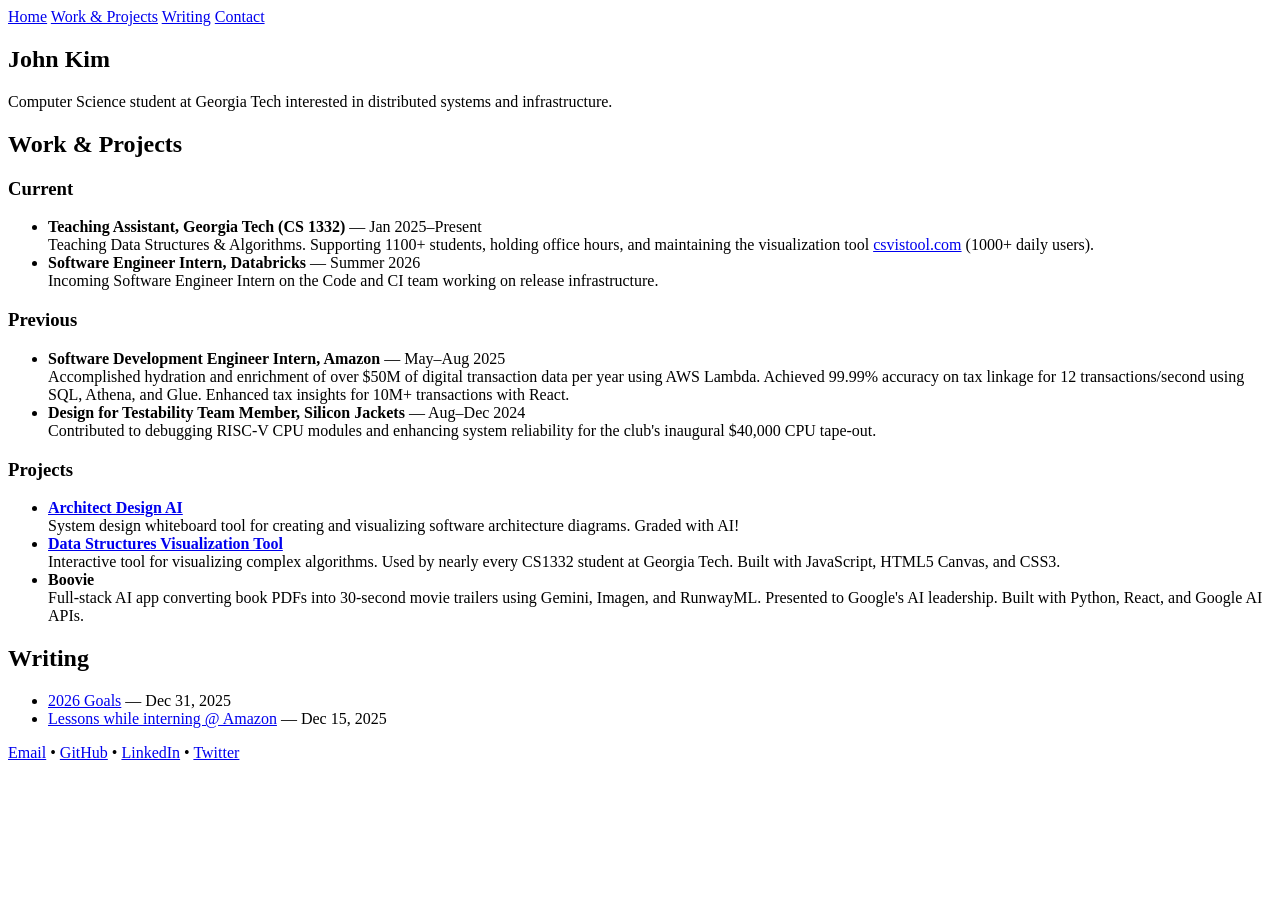
==== index.html @ c2fa5fe5 "update work experience: move Databricks to current, remove RoboJackets" ====
<!DOCTYPE html>
<html lang="en">
<head>
    <meta charset="UTF-8">
    <meta name="viewport" content="width=device-width, initial-scale=1.0">
    <title>John Kim</title>
    <link rel="stylesheet" href="css/styles.css">
</head>
<body>
    <div class="container">
        <header>
            <nav>
                <a href="#" class="nav-link">Home</a>
                <a href="#work" class="nav-link">Work & Projects</a>
                <a href="#writing" class="nav-link">Writing</a>
                <a href="mailto:kimjohndev@gmail.com" class="nav-link">Contact</a>
            </nav>
        </header>

        <main>
            <section class="intro">
                <h1>John Kim</h1>
                <p>Computer Science student at Georgia Tech interested in distributed systems and infrastructure.</p>
            </section>

            <section id="work" class="work">
                <h2>Work & Projects</h2>
                
                <div class="experience">
                    <h3>Current</h3>
                    <ul>
                        <li>
                            <strong>Teaching Assistant, Georgia Tech (CS 1332)</strong> — Jan 2025–Present<br>
                            Teaching Data Structures & Algorithms. Supporting 1100+ students, holding office hours, and maintaining the visualization tool <a href="http://csvistool.com" target="_blank">csvistool.com</a> (1000+ daily users).
                        </li>
                        <li>
                            <strong>Software Engineer Intern, Databricks</strong> — Summer 2026<br>
                            Incoming Software Engineer Intern on the Code and CI team working on release infrastructure.
                        </li>
                    </ul>
                </div>

                <div class="experience">
                    <h3>Previous</h3>
                    <ul>
                        <li>
                            <strong>Software Development Engineer Intern, Amazon</strong> — May–Aug 2025<br>
                            Accomplished hydration and enrichment of over $50M of digital transaction data per year using AWS Lambda. Achieved 99.99% accuracy on tax linkage for 12 transactions/second using SQL, Athena, and Glue. Enhanced tax insights for 10M+ transactions with React.
                        </li>
                        <li>
                            <strong>Design for Testability Team Member, Silicon Jackets</strong> — Aug–Dec 2024<br>
                            Contributed to debugging RISC-V CPU modules and enhancing system reliability for the club's inaugural $40,000 CPU tape-out.
                        </li>
                    </ul>
                </div>

                <div class="projects">
                    <h3>Projects</h3>
                    <ul>
                        <li>
                            <strong><a href="https://architect-design-ai.vercel.app/" target="_blank">Architect Design AI</a></strong><br>
                            System design whiteboard tool for creating and visualizing software architecture diagrams. Graded with AI!
                        </li>
                        <li>
                            <strong><a href="http://csvistool.com" target="_blank">Data Structures Visualization Tool</a></strong><br>
                            Interactive tool for visualizing complex algorithms. Used by nearly every CS1332 student at Georgia Tech. Built with JavaScript, HTML5 Canvas, and CSS3.
                        </li>
                        <li>
                            <strong>Boovie</strong><br>
                            Full-stack AI app converting book PDFs into 30-second movie trailers using Gemini, Imagen, and RunwayML. Presented to Google's AI leadership. Built with Python, React, and Google AI APIs.
                        </li>
                    </ul>
                </div>
            </section>

            <section id="writing" class="writing">
                <h2>Writing</h2>
                <ul>
                    <li><a href="writing/2026-Goals.html">2026 Goals</a> — Dec 31, 2025</li>
                    <li><a href="writing/Lessons-From-Interning-At-Amazon.html">Lessons while interning @ Amazon</a> — Dec 15, 2025</li>
                </ul>
            </section>
        </main>

        <footer>
            <p>
                <a href="mailto:kimjohndev@gmail.com">Email</a> •
                <a href="https://github.com/seungjinjkim" target="_blank">GitHub</a> •
                <a href="https://www.linkedin.com/in/seungjinkim05/" target="_blank">LinkedIn</a> •
                <a href="https://x.com/im_john_k" target="_blank">Twitter</a>
            </p>
        </footer>
    </div>
</body>
</html>
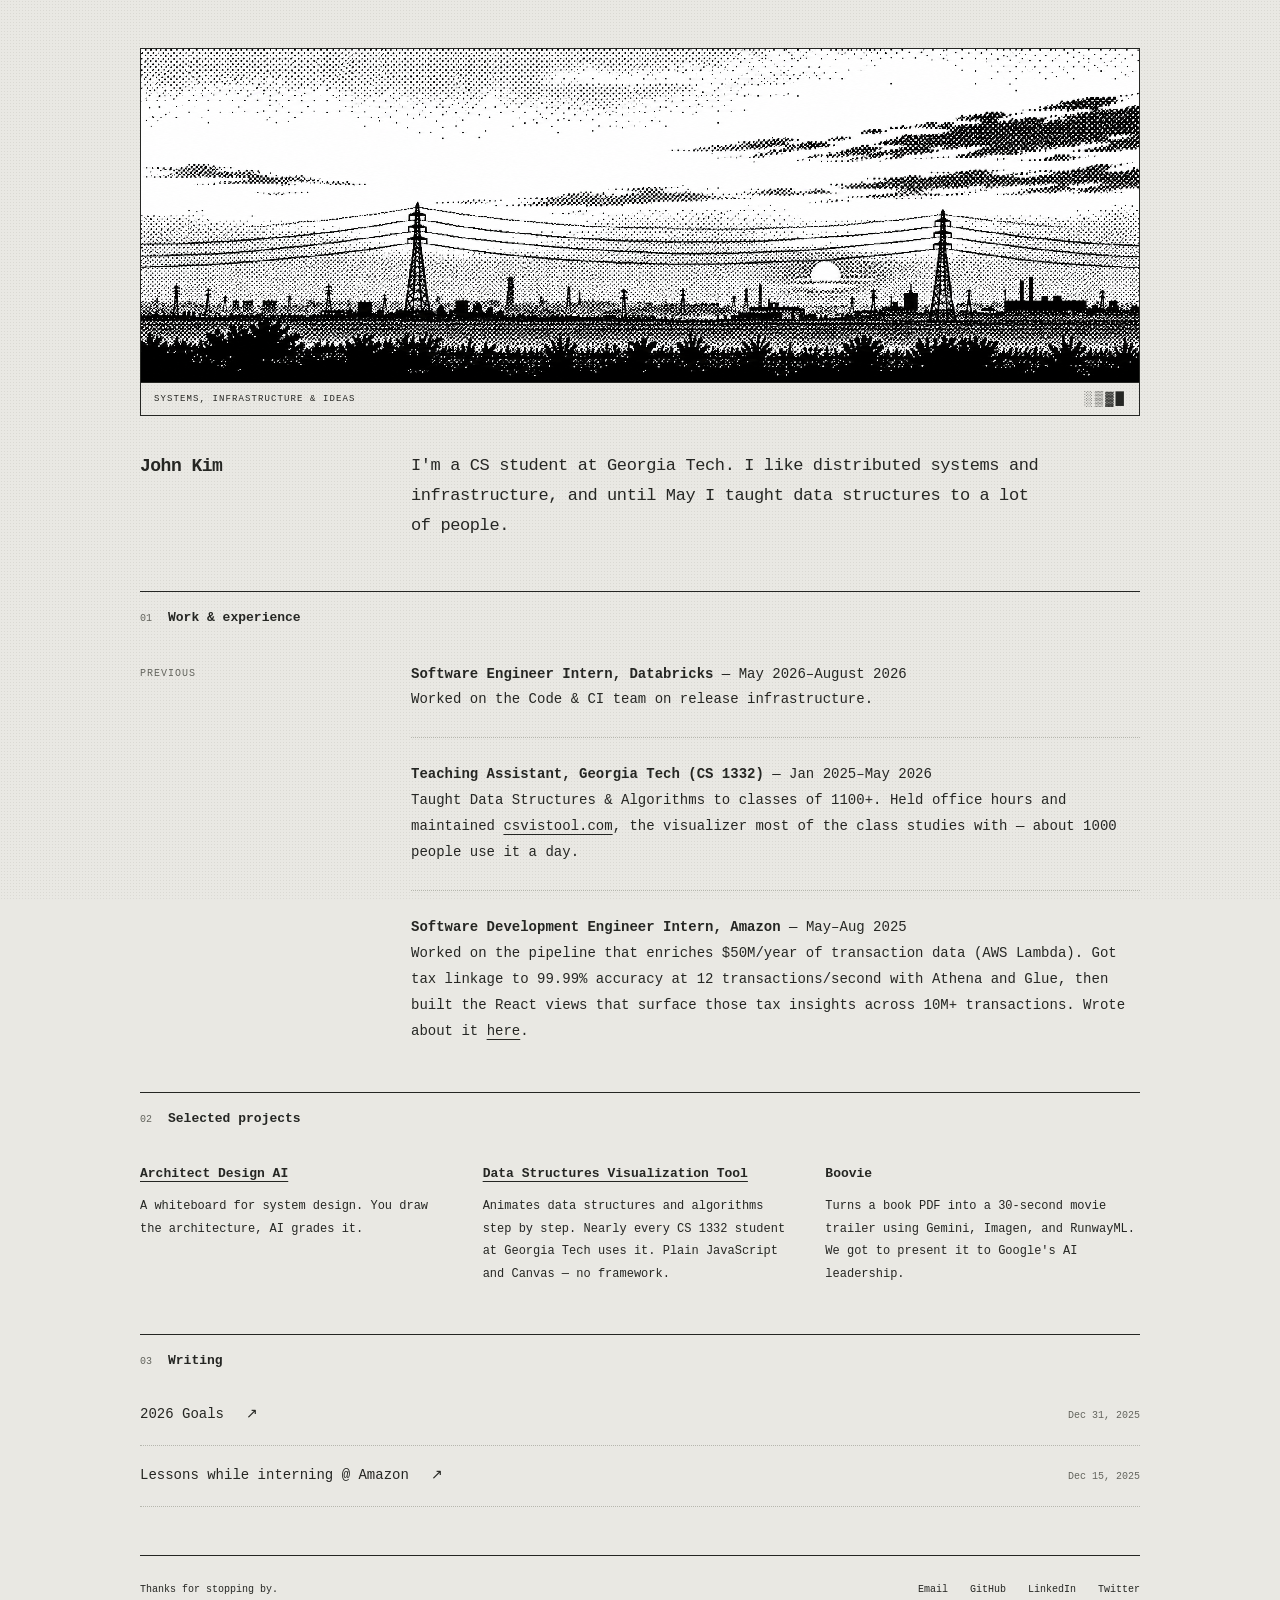
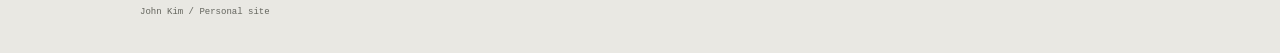
==== commit de26e498: "update" ====
--- a/index.html
+++ b/index.html
@@ -3,91 +3,82 @@
 <head>
     <meta charset="UTF-8">
     <meta name="viewport" content="width=device-width, initial-scale=1.0">
-    <title>John Kim</title>
+    <title>John Kim — Systems, infrastructure & ideas</title>
+    <meta name="description" content="John Kim, a computer science student at Georgia Tech interested in distributed systems and infrastructure. Work, projects, and writing.">
     <link rel="stylesheet" href="css/styles.css">
 </head>
-<body>
+<body class="home" id="top">
+    <a class="skip-link" href="#main">Skip to content</a>
     <div class="container">
-        <header>
-            <nav>
-                <a href="#" class="nav-link">Home</a>
-                <a href="#work" class="nav-link">Work & Projects</a>
-                <a href="#writing" class="nav-link">Writing</a>
-                <a href="mailto:kimjohndev@gmail.com" class="nav-link">Contact</a>
-            </nav>
-        </header>
-
-        <main>
-            <section class="intro">
-                <h1>John Kim</h1>
-                <p>Computer Science student at Georgia Tech interested in distributed systems and infrastructure.</p>
+        <main id="main">
+            <section class="intro" aria-labelledby="intro-heading">
+                <figure class="landscape">
+                    <img src="images/power-lines-dithered.png" width="2172" height="724" alt="Transmission towers and cables over a distant industrial skyline at dusk, rendered in bold black-and-white pixel dithering.">
+                    <figcaption><span>Systems, infrastructure & ideas</span><span aria-hidden="true">░▒▓█</span></figcaption>
+                </figure>
+                <div class="intro-copy"><h1 id="intro-heading">John Kim</h1>
+                    <p>I'm a CS student at Georgia Tech. I like distributed systems and infrastructure, and until May I taught data structures to a lot of people.</p>
+                </div>
             </section>
 
             <section id="work" class="work">
-                <h2>Work & Projects</h2>
+                <h2><span class="section-number">01</span> Work & experience</h2>
                 
                 <div class="experience">
-                    <h3>Current</h3>
+                    <h3>Previous</h3>
                     <ul>
                         <li>
-                            <strong>Teaching Assistant, Georgia Tech (CS 1332)</strong> — Jan 2025–Present<br>
-                            Teaching Data Structures & Algorithms. Supporting 1100+ students, holding office hours, and maintaining the visualization tool <a href="http://csvistool.com" target="_blank">csvistool.com</a> (1000+ daily users).
+                            <strong>Software Engineer Intern, Databricks</strong> — May 2026–August 2026<br>
+                            Worked on the Code & CI team on release infrastructure.
+                        </li>
+
+                        <li>
+                            <strong>Teaching Assistant, Georgia Tech (CS 1332)</strong> — Jan 2025–May 2026<br>
+                            Taught Data Structures & Algorithms to classes of 1100+. Held office hours and maintained <a href="http://csvistool.com" target="_blank" rel="noopener noreferrer">csvistool.com</a>, the visualizer most of the class studies with — about 1000 people use it a day.
                         </li>
                         <li>
-                            <strong>Software Engineer Intern, Databricks</strong> — Summer 2026<br>
-                            Incoming Software Engineer Intern on the Code and CI team working on release infrastructure.
+                            <strong>Software Development Engineer Intern, Amazon</strong> — May–Aug 2025<br>
+                            Worked on the pipeline that enriches $50M/year of transaction data (AWS Lambda). Got tax linkage to 99.99% accuracy at 12 transactions/second with Athena and Glue, then built the React views that surface those tax insights across 10M+ transactions. Wrote about it <a href="writing/Lessons-From-Interning-At-Amazon.html">here</a>.
                         </li>
                     </ul>
                 </div>
 
-                <div class="experience">
-                    <h3>Previous</h3>
+            </section>
+
+            <section id="projects" class="projects">
+                <h2><span class="section-number">02</span> Selected projects</h2>
                     <ul>
                         <li>
-                            <strong>Software Development Engineer Intern, Amazon</strong> — May–Aug 2025<br>
-                            Accomplished hydration and enrichment of over $50M of digital transaction data per year using AWS Lambda. Achieved 99.99% accuracy on tax linkage for 12 transactions/second using SQL, Athena, and Glue. Enhanced tax insights for 10M+ transactions with React.
+                            <strong><a href="https://architect-design-ai.vercel.app/" target="_blank" rel="noopener noreferrer">Architect Design AI</a></strong><br>
+                            A whiteboard for system design. You draw the architecture, AI grades it.
                         </li>
                         <li>
-                            <strong>Design for Testability Team Member, Silicon Jackets</strong> — Aug–Dec 2024<br>
-                            Contributed to debugging RISC-V CPU modules and enhancing system reliability for the club's inaugural $40,000 CPU tape-out.
-                        </li>
-                    </ul>
-                </div>
-
-                <div class="projects">
-                    <h3>Projects</h3>
-                    <ul>
-                        <li>
-                            <strong><a href="https://architect-design-ai.vercel.app/" target="_blank">Architect Design AI</a></strong><br>
-                            System design whiteboard tool for creating and visualizing software architecture diagrams. Graded with AI!
-                        </li>
-                        <li>
-                            <strong><a href="http://csvistool.com" target="_blank">Data Structures Visualization Tool</a></strong><br>
-                            Interactive tool for visualizing complex algorithms. Used by nearly every CS1332 student at Georgia Tech. Built with JavaScript, HTML5 Canvas, and CSS3.
+                            <strong><a href="http://csvistool.com" target="_blank" rel="noopener noreferrer">Data Structures Visualization Tool</a></strong><br>
+                            Animates data structures and algorithms step by step. Nearly every CS 1332 student at Georgia Tech uses it. Plain JavaScript and Canvas — no framework.
                         </li>
                         <li>
                             <strong>Boovie</strong><br>
-                            Full-stack AI app converting book PDFs into 30-second movie trailers using Gemini, Imagen, and RunwayML. Presented to Google's AI leadership. Built with Python, React, and Google AI APIs.
+                            Turns a book PDF into a 30-second movie trailer using Gemini, Imagen, and RunwayML. We got to present it to Google's AI leadership.
                         </li>
                     </ul>
-                </div>
             </section>
 
             <section id="writing" class="writing">
-                <h2>Writing</h2>
+                <h2><span class="section-number">03</span> Writing</h2>
                 <ul>
-                    <li><a href="writing/2026-Goals.html">2026 Goals</a> — Dec 31, 2025</li>
-                    <li><a href="writing/Lessons-From-Interning-At-Amazon.html">Lessons while interning @ Amazon</a> — Dec 15, 2025</li>
+                    <li><a href="writing/2026-Goals.html">2026 Goals <span aria-hidden="true">↗</span></a><time datetime="2025-12-31">Dec 31, 2025</time></li>
+                    <li><a href="writing/Lessons-From-Interning-At-Amazon.html">Lessons while interning @ Amazon <span aria-hidden="true">↗</span></a><time datetime="2025-12-15">Dec 15, 2025</time></li>
                 </ul>
             </section>
         </main>
 
         <footer>
-            <p>
-                <a href="mailto:kimjohndev@gmail.com">Email</a> •
-                <a href="https://github.com/seungjinjkim" target="_blank">GitHub</a> •
-                <a href="https://www.linkedin.com/in/seungjinkim05/" target="_blank">LinkedIn</a> •
-                <a href="https://x.com/im_john_k" target="_blank">Twitter</a>
+            <p class="footer-note">Thanks for stopping by.<span class="footer-signature">John Kim / Personal site</span></p>
+            <p class="social-links">
+                <a href="mailto:kimjohndev@gmail.com">Email</a>
+                <a href="https://github.com/seungjinjkim" target="_blank" rel="noopener noreferrer">GitHub</a>
+                <a href="https://www.linkedin.com/in/seungjinkim05/" target="_blank" rel="noopener noreferrer">LinkedIn</a>
+                <a href="https://x.com/im_john_k" target="_blank" rel="noopener noreferrer">Twitter</a>
             </p>
         </footer>
     </div>
--- a/css/styles.css
+++ b/css/styles.css
@@ -0,0 +1,114 @@
+@font-face {
+    font-family: "Graebenbach Mono";
+    src: url("../fonts/Graebenbach-Mono-Regular.ttf") format("truetype");
+    font-weight: 400;
+    font-display: swap;
+}
+@font-face {
+    font-family: "Graebenbach Mono";
+    src: url("../fonts/Graebenbach-Mono-Medium.ttf") format("truetype");
+    font-weight: 600 900;
+    font-display: swap;
+}
+:root {
+    --paper: #e9e8e3;
+    --ink: #252623;
+    --text-light: #64655e;
+    --rule: #b6b7ae;
+    --mono: "Graebenbach Mono", "Courier New", monospace;
+}
+* { box-sizing: border-box; margin: 0; padding: 0; }
+html { scroll-behavior: smooth; scroll-padding-top: 30px; }
+body {
+    background: var(--paper);
+    color: var(--ink);
+    font-family: var(--mono);
+    font-size: 14px;
+    line-height: 1.85;
+    -webkit-font-smoothing: antialiased;
+}
+body::before {
+    content: "";
+    position: fixed;
+    inset: 0;
+    pointer-events: none;
+    z-index: -1;
+    opacity: .16;
+    background-image: radial-gradient(#8f9085 .55px, transparent .55px);
+    background-size: 3px 3px;
+}
+::selection { background: var(--ink); color: var(--paper); }
+a { color: inherit; text-decoration-thickness: 1px; text-underline-offset: 4px; }
+a:hover { text-decoration-style: dotted; }
+a:focus-visible { outline: 2px solid var(--ink); outline-offset: 5px; }
+p { margin-bottom: 20px; }
+strong { font-weight: 600; }
+.container { width: min(100% - 72px, 1000px); margin: 0 auto; }
+
+.intro { padding-top: 48px; }
+h1 { font-size: 40px; line-height: 1.15; font-weight: 600; letter-spacing: -2px; margin-bottom: 20px; }
+.intro h1 { font-size: 18px; letter-spacing: -.5px; line-height: 1.75; margin: 0; }
+.landscape { border: 1px solid var(--ink); }
+.landscape img { width: 100%; height: auto; display: block; aspect-ratio: 3 / 1; image-rendering: pixelated; }
+.landscape figcaption { display: flex; justify-content: space-between; align-items: center; padding: 8px 13px; border-top: 1px solid var(--ink); font-size: 9px; letter-spacing: 1.1px; text-transform: uppercase; }
+.landscape figcaption span:last-child { font-size: 14px; line-height: 1; letter-spacing: 2px; }
+.intro-copy { display: grid; grid-template-columns: 235px 1fr; gap: 36px; padding: 35px 0 50px; }
+.margin-label { font-size: 10px; text-transform: uppercase; letter-spacing: 1px; padding-top: 4px; color: var(--text-light); }
+.intro-copy p { max-width: 635px; font-size: 17px; line-height: 1.75; margin-bottom: 0; letter-spacing: -.4px; }
+h2 { font-size: 13px; display: flex; gap: 16px; align-items: baseline; font-weight: 600; border-top: 1px solid var(--ink); padding-top: 14px; margin-bottom: 32px; }
+.section-number { font-size: 10px; color: var(--text-light); font-weight: 400; }
+.home section:not(.intro) { padding-bottom: 48px; }
+.experience { display: grid; grid-template-columns: 235px 1fr; gap: 36px; }
+h3 { font-size: 10px; font-weight: 400; text-transform: uppercase; letter-spacing: 1px; color: var(--text-light); padding-top: 3px; }
+ul, ol { padding-left: 24px; }
+li { margin-bottom: 20px; }
+.home ul { padding-left: 0; list-style: none; }
+.experience li { padding-bottom: 24px; margin-bottom: 24px; border-bottom: 1px dotted var(--rule); }
+.experience:last-child li:last-child { border-bottom: 0; margin-bottom: 0; padding-bottom: 0; }
+.experience strong { display: inline; font-size: 14px; }
+.projects ul { display: grid; grid-template-columns: repeat(3, minmax(0, 1fr)); gap: 28px; }
+.projects li { margin: 0; font-size: 12px; line-height: 1.9; }
+.projects strong { display: inline-block; font-size: 13px; margin-bottom: 10px; line-height: 1.65; }
+.writing li { display: flex; justify-content: space-between; align-items: baseline; gap: 25px; border-bottom: 1px dotted var(--rule); padding: 17px 0; margin: 0; }
+.writing h2 { margin-bottom: 12px; }
+.writing a { text-decoration: none; }
+.writing a:hover { text-decoration: underline; }
+.writing a span { display: inline-block; margin-left: 14px; }
+time { color: var(--text-light); font-size: 10px; white-space: nowrap; }
+footer { border-top: 1px solid var(--ink); padding: 25px 0 32px; display: flex; justify-content: space-between; gap: 24px; }
+footer p { margin: 0; font-size: 10px; }
+.footer-signature { display: block; color: var(--text-light); font-size: 9px; margin-top: 5px; }
+.social-links { display: flex; gap: 22px; flex-wrap: wrap; align-content: flex-start; }
+.social-links a { text-decoration: none; }
+.social-links a:hover { text-decoration: underline; }
+.skip-link { position: absolute; top: -100px; left: 20px; z-index: 10; padding: 8px 16px; background: var(--ink); color: var(--paper); }
+.skip-link:focus { top: 12px; }
+/* Keep the same quiet, readable palette on the existing essays. */
+article h1 { letter-spacing: -1px; }
+.content h2 { border-top: 0; padding-top: 0; }
+.content h3 { font-size: 14px; text-transform: none; letter-spacing: 0; font-weight: 600; color: var(--ink); margin: 28px 0 12px; }
+.content li { margin-bottom: 12px; }
+.content blockquote { border-left: 2px solid var(--rule); padding-left: 20px; margin: 24px 0; }
+@media (min-width: 1400px) { .container { max-width: 1060px; } }
+@media (max-width: 760px) {
+    .container { width: calc(100% - 40px); }
+    .intro-copy, .experience { grid-template-columns: 145px 1fr; gap: 25px; }
+    .intro-copy p { font-size: 15px; }
+    .projects ul { grid-template-columns: 1fr; gap: 24px; }
+    .projects li { border-bottom: 1px dotted var(--rule); padding-bottom: 24px; }
+    .projects li:last-child { border: 0; padding-bottom: 0; }
+    footer { flex-direction: column; gap: 18px; }
+}
+@media (max-width: 520px) {
+    .container { width: calc(100% - 36px); }
+    .intro { padding-top: 24px; }
+    .landscape figcaption { padding: 7px 8px; font-size: 7px; letter-spacing: .5px; }
+    .landscape figcaption span:last-child { font-size: 10px; }
+    .intro-copy { grid-template-columns: 1fr; gap: 12px; padding: 26px 0 36px; }
+    .experience { grid-template-columns: 1fr; gap: 14px; }
+    h2 { margin-bottom: 24px; }
+    .experience + .experience { margin-top: 6px; }
+    .writing li { flex-direction: column; gap: 5px; padding: 16px 0; }
+    .home section:not(.intro) { padding-bottom: 36px; }
+}
+@media (prefers-reduced-motion: reduce) { html { scroll-behavior: auto; } }
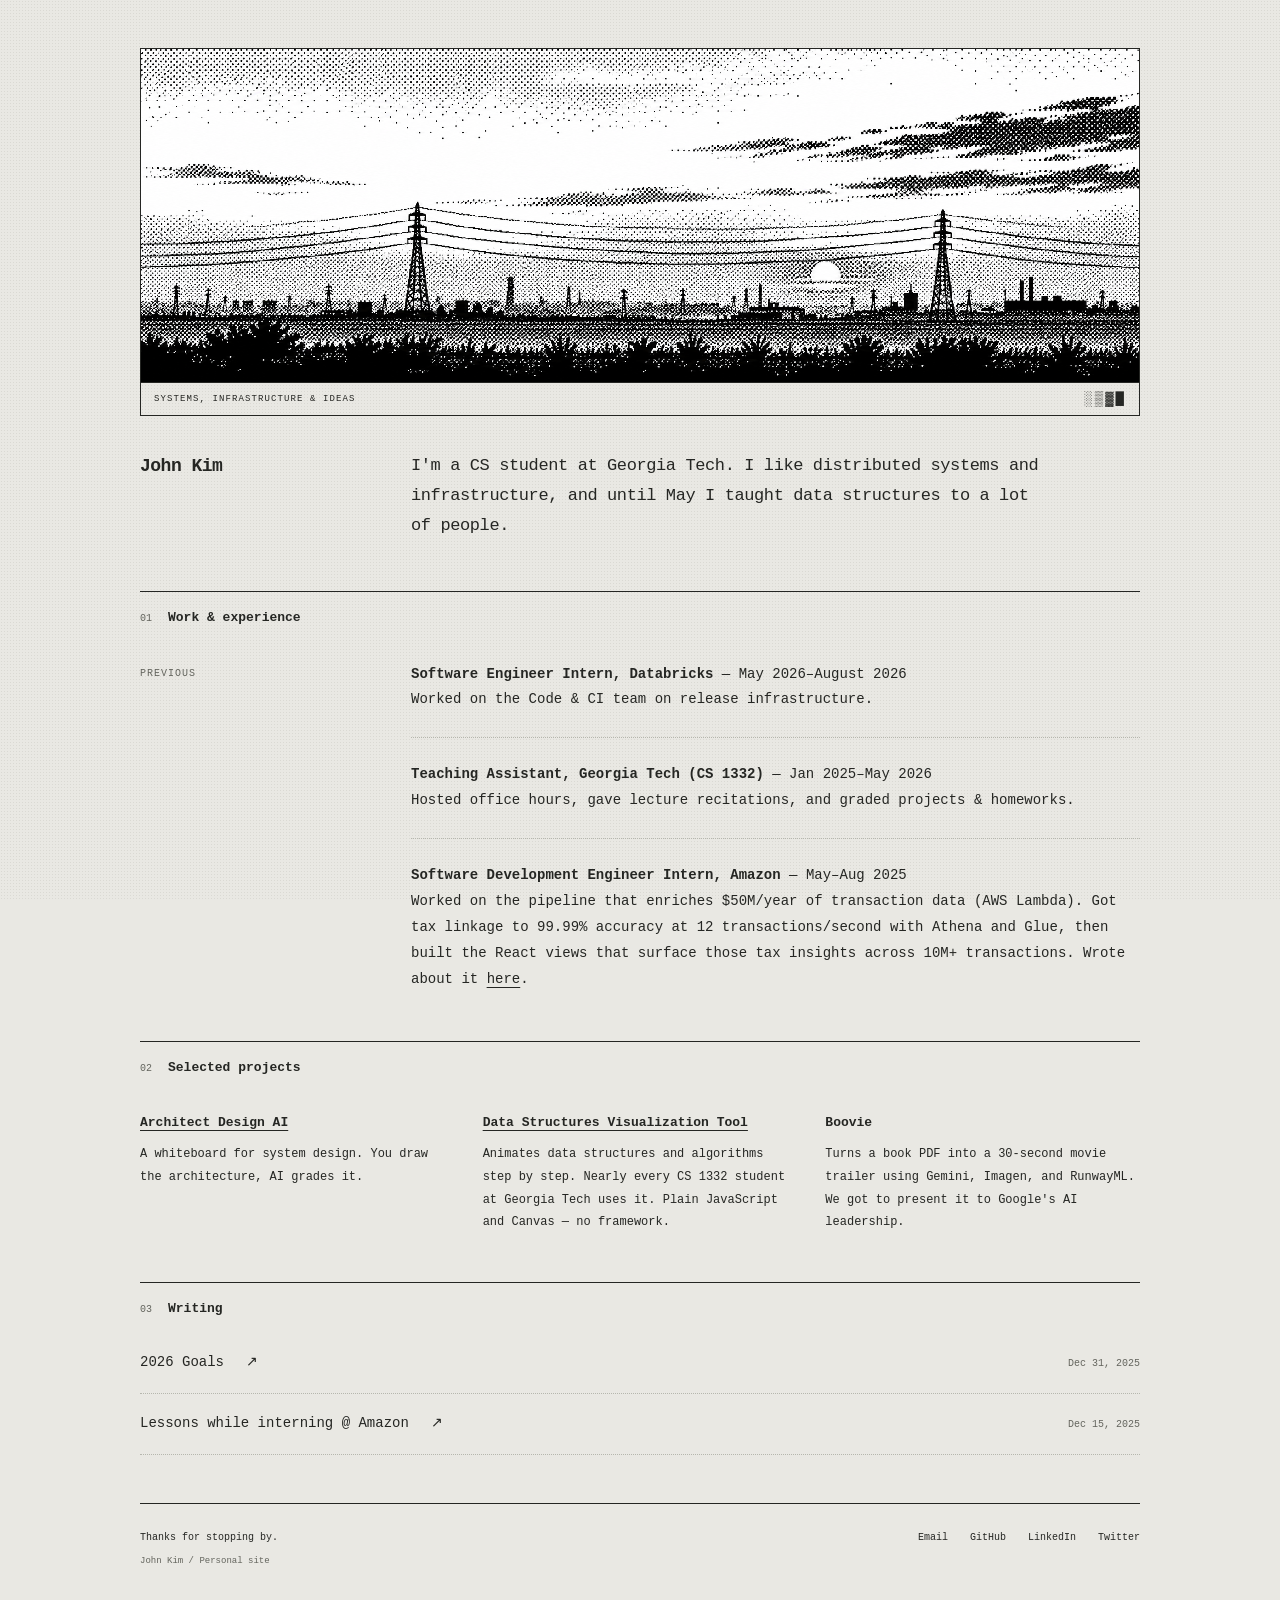
==== commit 73fd9d26: "update" ====
--- a/index.html
+++ b/index.html
@@ -34,7 +34,7 @@
 
                         <li>
                             <strong>Teaching Assistant, Georgia Tech (CS 1332)</strong> — Jan 2025–May 2026<br>
-                            Taught Data Structures & Algorithms to classes of 1100+. Held office hours and maintained <a href="http://csvistool.com" target="_blank" rel="noopener noreferrer">csvistool.com</a>, the visualizer most of the class studies with — about 1000 people use it a day.
+                            Hosted office hours, gave lecture recitations, and graded projects &amp; homeworks.
                         </li>
                         <li>
                             <strong>Software Development Engineer Intern, Amazon</strong> — May–Aug 2025<br>
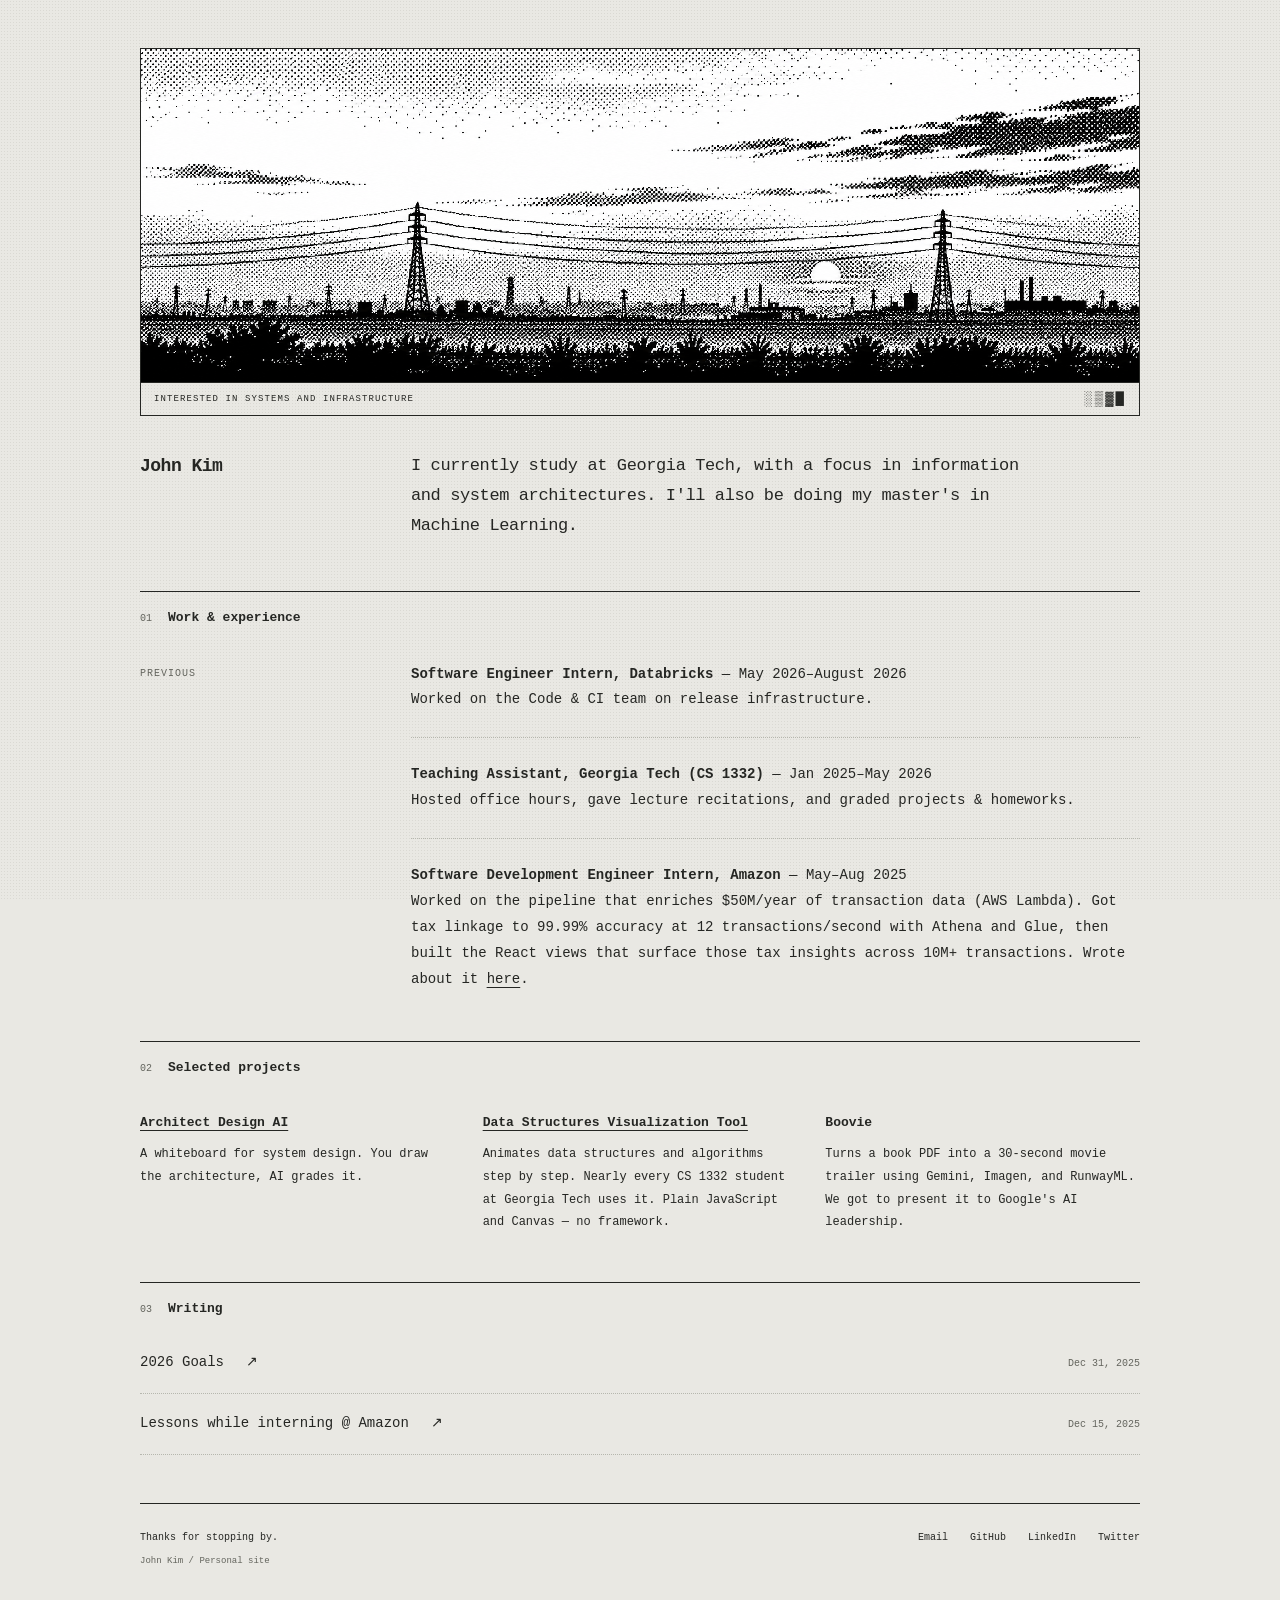
==== commit ab39a8b9: "f" ====
--- a/index.html
+++ b/index.html
@@ -3,9 +3,13 @@
 <head>
     <meta charset="UTF-8">
     <meta name="viewport" content="width=device-width, initial-scale=1.0">
-    <title>John Kim — Systems, infrastructure & ideas</title>
+    <title>John Kim</title>
     <meta name="description" content="John Kim, a computer science student at Georgia Tech interested in distributed systems and infrastructure. Work, projects, and writing.">
     <link rel="stylesheet" href="css/styles.css">
+    <script>
+        window.va = window.va || function () { (window.vaq = window.vaq || []).push(arguments); };
+    </script>
+    <script defer src="/_vercel/insights/script.js"></script>
 </head>
 <body class="home" id="top">
     <a class="skip-link" href="#main">Skip to content</a>
@@ -14,10 +18,10 @@
             <section class="intro" aria-labelledby="intro-heading">
                 <figure class="landscape">
                     <img src="images/power-lines-dithered.png" width="2172" height="724" alt="Transmission towers and cables over a distant industrial skyline at dusk, rendered in bold black-and-white pixel dithering.">
-                    <figcaption><span>Systems, infrastructure & ideas</span><span aria-hidden="true">░▒▓█</span></figcaption>
+                    <figcaption><span>interested in systems and infrastructure</span><span aria-hidden="true">░▒▓█</span></figcaption>
                 </figure>
                 <div class="intro-copy"><h1 id="intro-heading">John Kim</h1>
-                    <p>I'm a CS student at Georgia Tech. I like distributed systems and infrastructure, and until May I taught data structures to a lot of people.</p>
+                    <p>I currently study at Georgia Tech, with a focus in information and system architectures. I'll also be doing my master's in Machine Learning.</p>
                 </div>
             </section>
 
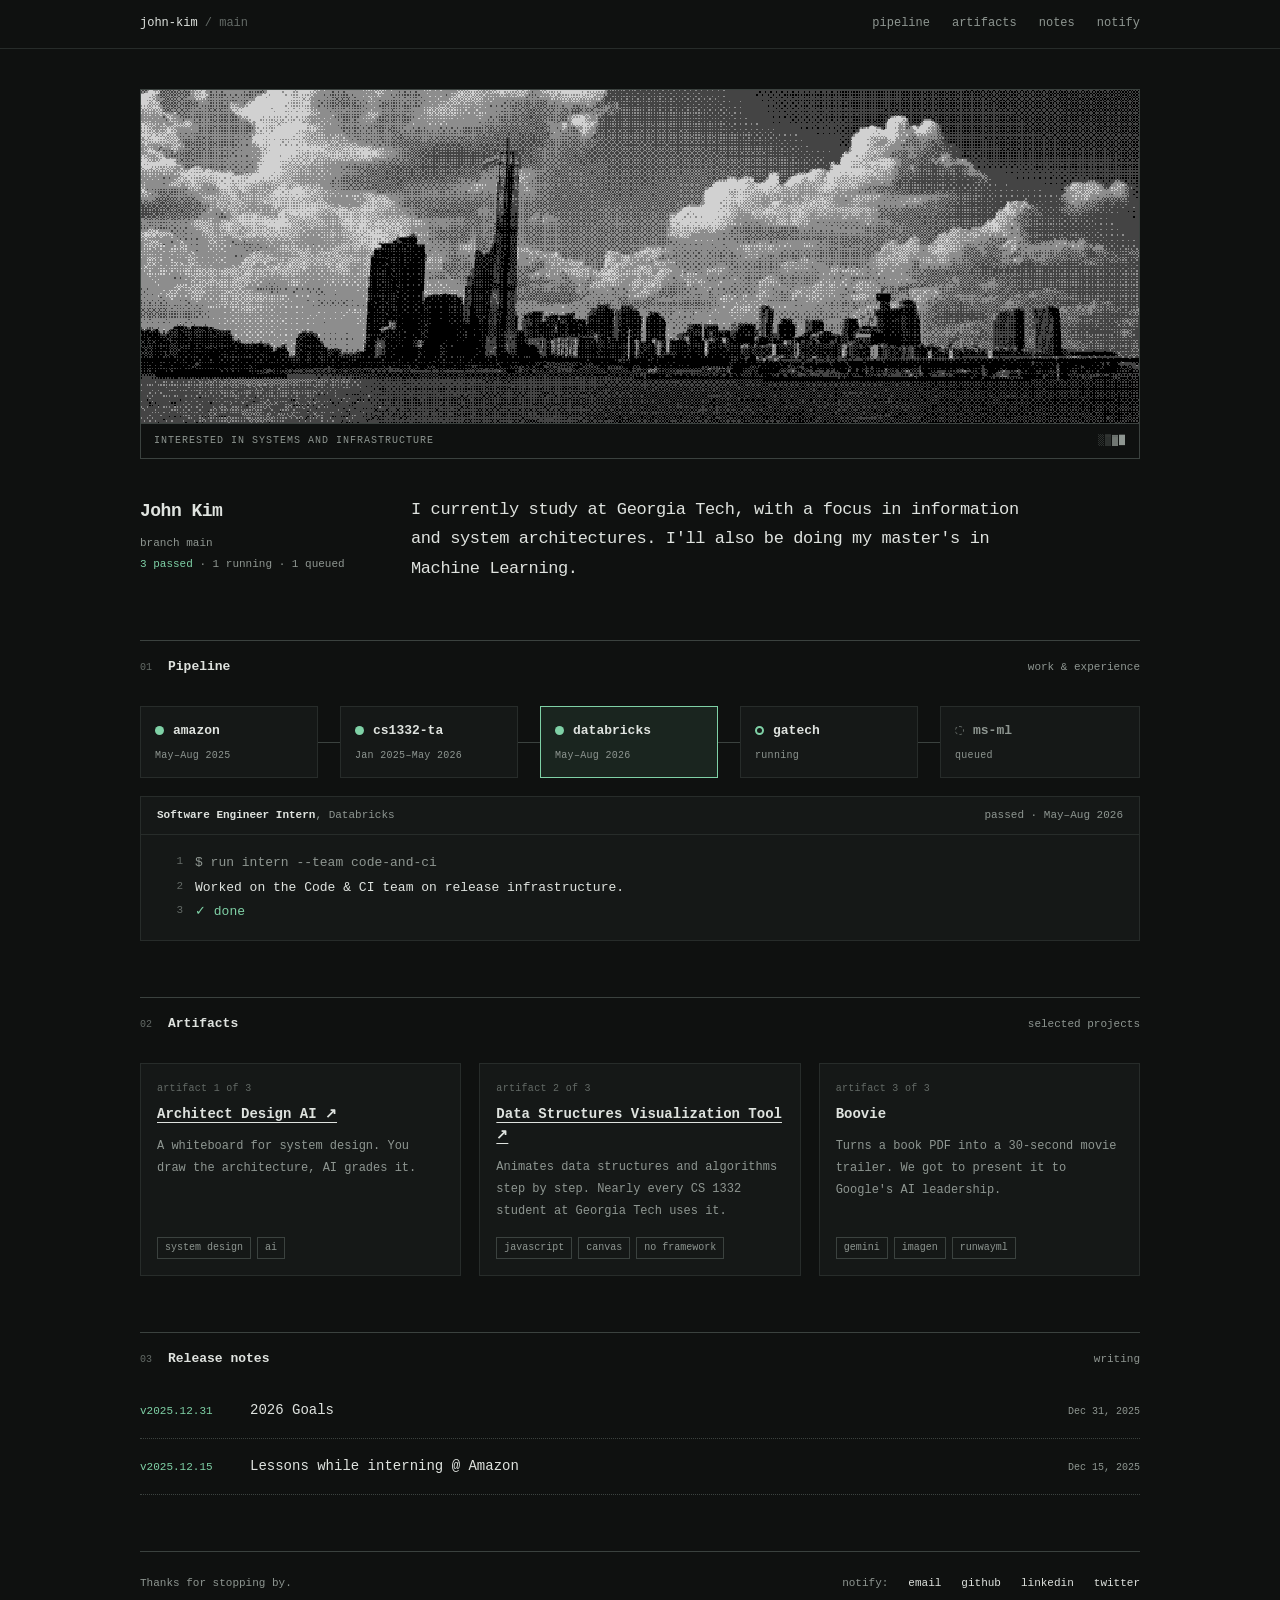
==== commit 066926c4: "Redesign site as a CI pipeline Rebuild the homepage around a release-pipeline metaphor: career stage" ====
--- a/index.html
+++ b/index.html
@@ -4,7 +4,7 @@
     <meta charset="UTF-8">
     <meta name="viewport" content="width=device-width, initial-scale=1.0">
     <title>John Kim</title>
-    <meta name="description" content="John Kim, a computer science student at Georgia Tech interested in distributed systems and infrastructure. Work, projects, and writing.">
+    <meta name="description" content="John Kim's website">
     <link rel="stylesheet" href="css/styles.css">
     <script>
         window.va = window.va || function () { (window.vaq = window.vaq || []).push(arguments); };
@@ -13,78 +13,140 @@
 </head>
 <body class="home" id="top">
     <a class="skip-link" href="#main">Skip to content</a>
-    <div class="container">
+
+    <header class="runbar">
+        <div class="wrap">
+            <a class="repo" href="#top">john-kim<span> / main</span></a>
+            <nav aria-label="Sections">
+                <a href="#pipeline">pipeline</a>
+                <a href="#artifacts">artifacts</a>
+                <a href="#notes">notes</a>
+                <a href="#notify">notify</a>
+            </nav>
+        </div>
+    </header>
+
+    <div class="wrap">
         <main id="main">
-            <section class="intro" aria-labelledby="intro-heading">
+            <section class="hero" aria-labelledby="intro-heading">
                 <figure class="landscape">
-                    <img src="images/power-lines-dithered.png" width="2172" height="724" alt="Transmission towers and cables over a distant industrial skyline at dusk, rendered in bold black-and-white pixel dithering.">
+                    <img src="images/han-river-dither.png" width="720" height="240" alt="The Han River in Seoul with the 63 Building and the Yeouido skyline under large clouds, rendered in black-and-white pixel dithering.">
                     <figcaption><span>interested in systems and infrastructure</span><span aria-hidden="true">░▒▓█</span></figcaption>
                 </figure>
-                <div class="intro-copy"><h1 id="intro-heading">John Kim</h1>
+                <div class="hero-copy">
+                    <div>
+                        <h1 id="intro-heading">John Kim</h1>
+                        <p class="run-meta">branch main<br><b>3 passed</b> · 1 running · 1 queued</p>
+                    </div>
                     <p>I currently study at Georgia Tech, with a focus in information and system architectures. I'll also be doing my master's in Machine Learning.</p>
                 </div>
             </section>
 
-            <section id="work" class="work">
-                <h2><span class="section-number">01</span> Work & experience</h2>
-                
-                <div class="experience">
-                    <h3>Previous</h3>
-                    <ul>
-                        <li>
-                            <strong>Software Engineer Intern, Databricks</strong> — May 2026–August 2026<br>
-                            Worked on the Code & CI team on release infrastructure.
-                        </li>
+            <section id="pipeline" aria-labelledby="pipeline-heading">
+                <h2 id="pipeline-heading"><span class="step">01</span> Pipeline <span class="tally">work &amp; experience</span></h2>
 
-                        <li>
-                            <strong>Teaching Assistant, Georgia Tech (CS 1332)</strong> — Jan 2025–May 2026<br>
-                            Hosted office hours, gave lecture recitations, and graded projects &amp; homeworks.
-                        </li>
-                        <li>
-                            <strong>Software Development Engineer Intern, Amazon</strong> — May–Aug 2025<br>
-                            Worked on the pipeline that enriches $50M/year of transaction data (AWS Lambda). Got tax linkage to 99.99% accuracy at 12 transactions/second with Athena and Glue, then built the React views that surface those tax insights across 10M+ transactions. Wrote about it <a href="writing/Lessons-From-Interning-At-Amazon.html">here</a>.
-                        </li>
-                    </ul>
+                <ul class="stages" role="tablist" aria-label="Career stages">
+                    <li class="passed"><button class="stage" role="tab" id="tab-amazon" aria-controls="log-amazon" aria-selected="false"><span class="stage-name"><span class="dot"></span>amazon</span><span class="stage-time">May–Aug 2025</span></button></li>
+                    <li class="passed"><button class="stage" role="tab" id="tab-ta" aria-controls="log-ta" aria-selected="false"><span class="stage-name"><span class="dot"></span>cs1332-ta</span><span class="stage-time">Jan 2025–May 2026</span></button></li>
+                    <li class="passed"><button class="stage" role="tab" id="tab-databricks" aria-controls="log-databricks" aria-selected="true"><span class="stage-name"><span class="dot"></span>databricks</span><span class="stage-time">May–Aug 2026</span></button></li>
+                    <li class="running"><button class="stage" role="tab" id="tab-gatech" aria-controls="log-gatech" aria-selected="false"><span class="stage-name"><span class="dot"></span>gatech</span><span class="stage-time">running</span></button></li>
+                    <li class="queued"><button class="stage" role="tab" id="tab-ms" aria-controls="log-ms" aria-selected="false"><span class="stage-name"><span class="dot"></span>ms-ml</span><span class="stage-time">queued</span></button></li>
+                </ul>
+
+                <div class="log" role="tabpanel" id="log-amazon" aria-labelledby="tab-amazon">
+                    <div class="log-head"><span><strong>Software Development Engineer Intern</strong>, Amazon</span><span>passed · May–Aug 2025</span></div>
+                    <div class="log-body">
+                        <p class="cmd">$ run enrich-transactions --runtime aws-lambda</p>
+                        <p>Worked on the pipeline that enriches $50M/year of transaction data.</p>
+                        <p>Got tax linkage to 99.99% accuracy at 12 transactions/second with Athena and Glue.</p>
+                        <p>Built the React views that surface those tax insights across 10M+ transactions.</p>
+                        <p class="res">✓ wrote it up: <a href="writing/Lessons-From-Interning-At-Amazon.html">Lessons while interning @ Amazon</a></p>
+                    </div>
                 </div>
 
+                <div class="log" role="tabpanel" id="log-ta" aria-labelledby="tab-ta">
+                    <div class="log-head"><span><strong>Teaching Assistant</strong>, Georgia Tech (CS 1332)</span><span>passed · Jan 2025–May 2026</span></div>
+                    <div class="log-body">
+                        <p class="cmd">$ run teach --course cs1332</p>
+                        <p>Hosted office hours.</p>
+                        <p>Gave lecture recitations.</p>
+                        <p>Graded projects and homeworks.</p>
+                        <p class="res">✓ done</p>
+                    </div>
+                </div>
+
+                <div class="log" role="tabpanel" id="log-databricks" aria-labelledby="tab-databricks">
+                    <div class="log-head"><span><strong>Software Engineer Intern</strong>, Databricks</span><span>passed · May–Aug 2026</span></div>
+                    <div class="log-body">
+                        <p class="cmd">$ run intern --team code-and-ci</p>
+                        <p>Worked on the Code &amp; CI team on release infrastructure.</p>
+                        <p class="res">✓ done</p>
+                    </div>
+                </div>
+
+                <div class="log" role="tabpanel" id="log-gatech" aria-labelledby="tab-gatech">
+                    <div class="log-head"><span><strong>Student</strong>, Georgia Tech</span><span>running</span></div>
+                    <div class="log-body">
+                        <p class="cmd">$ run study --focus information-and-system-architectures</p>
+                        <p>Studying computer science at Georgia Tech.</p>
+                        <p><span class="cursor" aria-hidden="true"></span></p>
+                    </div>
+                </div>
+
+                <div class="log" role="tabpanel" id="log-ms" aria-labelledby="tab-ms">
+                    <div class="log-head"><span><strong>M.S. Machine Learning</strong>, Georgia Tech</span><span>queued</span></div>
+                    <div class="log-body">
+                        <p class="cmd">$ run study --degree ms --focus machine-learning</p>
+                        <p>Waiting on the previous stage.</p>
+                    </div>
+                </div>
             </section>
 
-            <section id="projects" class="projects">
-                <h2><span class="section-number">02</span> Selected projects</h2>
-                    <ul>
-                        <li>
-                            <strong><a href="https://architect-design-ai.vercel.app/" target="_blank" rel="noopener noreferrer">Architect Design AI</a></strong><br>
-                            A whiteboard for system design. You draw the architecture, AI grades it.
-                        </li>
-                        <li>
-                            <strong><a href="http://csvistool.com" target="_blank" rel="noopener noreferrer">Data Structures Visualization Tool</a></strong><br>
-                            Animates data structures and algorithms step by step. Nearly every CS 1332 student at Georgia Tech uses it. Plain JavaScript and Canvas — no framework.
-                        </li>
-                        <li>
-                            <strong>Boovie</strong><br>
-                            Turns a book PDF into a 30-second movie trailer using Gemini, Imagen, and RunwayML. We got to present it to Google's AI leadership.
-                        </li>
-                    </ul>
+            <section id="artifacts" aria-labelledby="artifacts-heading">
+                <h2 id="artifacts-heading"><span class="step">02</span> Artifacts <span class="tally">selected projects</span></h2>
+                <ul class="artifacts">
+                    <li>
+                        <span class="file">artifact 1 of 3</span>
+                        <h3><a href="https://architect-design-ai.vercel.app/" target="_blank" rel="noopener noreferrer">Architect Design AI ↗</a></h3>
+                        <p>A whiteboard for system design. You draw the architecture, AI grades it.</p>
+                        <div class="tags"><span>system design</span><span>ai</span></div>
+                    </li>
+                    <li>
+                        <span class="file">artifact 2 of 3</span>
+                        <h3><a href="http://csvistool.com" target="_blank" rel="noopener noreferrer">Data Structures Visualization Tool ↗</a></h3>
+                        <p>Animates data structures and algorithms step by step. Nearly every CS 1332 student at Georgia Tech uses it.</p>
+                        <div class="tags"><span>javascript</span><span>canvas</span><span>no framework</span></div>
+                    </li>
+                    <li>
+                        <span class="file">artifact 3 of 3</span>
+                        <h3>Boovie</h3>
+                        <p>Turns a book PDF into a 30-second movie trailer. We got to present it to Google's AI leadership.</p>
+                        <div class="tags"><span>gemini</span><span>imagen</span><span>runwayml</span></div>
+                    </li>
+                </ul>
             </section>
 
-            <section id="writing" class="writing">
-                <h2><span class="section-number">03</span> Writing</h2>
-                <ul>
-                    <li><a href="writing/2026-Goals.html">2026 Goals <span aria-hidden="true">↗</span></a><time datetime="2025-12-31">Dec 31, 2025</time></li>
-                    <li><a href="writing/Lessons-From-Interning-At-Amazon.html">Lessons while interning @ Amazon <span aria-hidden="true">↗</span></a><time datetime="2025-12-15">Dec 15, 2025</time></li>
+            <section id="notes" aria-labelledby="notes-heading">
+                <h2 id="notes-heading"><span class="step">03</span> Release notes <span class="tally">writing</span></h2>
+                <ul class="notes">
+                    <li><span class="ver">v2025.12.31</span><a href="writing/2026-Goals.html">2026 Goals</a><time datetime="2025-12-31">Dec 31, 2025</time></li>
+                    <li><span class="ver">v2025.12.15</span><a href="writing/Lessons-From-Interning-At-Amazon.html">Lessons while interning @ Amazon</a><time datetime="2025-12-15">Dec 15, 2025</time></li>
                 </ul>
             </section>
         </main>
 
-        <footer>
-            <p class="footer-note">Thanks for stopping by.<span class="footer-signature">John Kim / Personal site</span></p>
-            <p class="social-links">
-                <a href="mailto:kimjohndev@gmail.com">Email</a>
-                <a href="https://github.com/seungjinjkim" target="_blank" rel="noopener noreferrer">GitHub</a>
-                <a href="https://www.linkedin.com/in/seungjinkim05/" target="_blank" rel="noopener noreferrer">LinkedIn</a>
-                <a href="https://x.com/im_john_k" target="_blank" rel="noopener noreferrer">Twitter</a>
+        <footer id="notify">
+            <p>Thanks for stopping by.</p>
+            <p class="notify">
+                <span>notify:</span>
+                <a href="mailto:kimjohndev@gmail.com">email</a>
+                <a href="https://github.com/seungjinjkim" target="_blank" rel="noopener noreferrer">github</a>
+                <a href="https://www.linkedin.com/in/seungjinkim05/" target="_blank" rel="noopener noreferrer">linkedin</a>
+                <a href="https://x.com/im_john_k" target="_blank" rel="noopener noreferrer">twitter</a>
             </p>
         </footer>
     </div>
+
+    <script src="js/main.js"></script>
 </body>
-</html>+</html>
--- a/css/styles.css
+++ b/css/styles.css
@@ -11,104 +11,161 @@
     font-display: swap;
 }
 :root {
-    --paper: #e9e8e3;
-    --ink: #252623;
-    --text-light: #64655e;
-    --rule: #b6b7ae;
-    --mono: "Graebenbach Mono", "Courier New", monospace;
+    color-scheme: dark;
+    --bg: #0f1110;
+    --raised: #151817;
+    --line: #272c2a;
+    --line-strong: #3b423f;
+    --text: #dfe3df;
+    --muted: #8e9691;
+    --faint: #636a66;
+    --ok: #7fd1a6;
+    --ok-soft: rgba(127, 209, 166, .1);
+    --mono: "Graebenbach Mono", ui-monospace, "SF Mono", Menlo, monospace;
+    /* Names the essay pages still reference. */
+    --paper: var(--bg);
+    --ink: var(--text);
+    --text-light: var(--muted);
+    --rule: var(--line-strong);
 }
 * { box-sizing: border-box; margin: 0; padding: 0; }
-html { scroll-behavior: smooth; scroll-padding-top: 30px; }
+html { scroll-behavior: smooth; scroll-padding-top: 70px; }
 body {
-    background: var(--paper);
-    color: var(--ink);
+    background: var(--bg);
+    color: var(--text);
     font-family: var(--mono);
     font-size: 14px;
-    line-height: 1.85;
+    line-height: 1.8;
     -webkit-font-smoothing: antialiased;
 }
-body::before {
-    content: "";
-    position: fixed;
-    inset: 0;
-    pointer-events: none;
-    z-index: -1;
-    opacity: .16;
-    background-image: radial-gradient(#8f9085 .55px, transparent .55px);
-    background-size: 3px 3px;
-}
-::selection { background: var(--ink); color: var(--paper); }
+::selection { background: var(--ok); color: var(--bg); }
 a { color: inherit; text-decoration-thickness: 1px; text-underline-offset: 4px; }
-a:hover { text-decoration-style: dotted; }
-a:focus-visible { outline: 2px solid var(--ink); outline-offset: 5px; }
+a:hover { color: var(--ok); }
+a:focus-visible, button:focus-visible { outline: 2px solid var(--ok); outline-offset: 3px; }
 p { margin-bottom: 20px; }
 strong { font-weight: 600; }
-.container { width: min(100% - 72px, 1000px); margin: 0 auto; }
-
-.intro { padding-top: 48px; }
-h1 { font-size: 40px; line-height: 1.15; font-weight: 600; letter-spacing: -2px; margin-bottom: 20px; }
-.intro h1 { font-size: 18px; letter-spacing: -.5px; line-height: 1.75; margin: 0; }
-.landscape { border: 1px solid var(--ink); }
-.landscape img { width: 100%; height: auto; display: block; aspect-ratio: 3 / 1; image-rendering: pixelated; }
-.landscape figcaption { display: flex; justify-content: space-between; align-items: center; padding: 8px 13px; border-top: 1px solid var(--ink); font-size: 9px; letter-spacing: 1.1px; text-transform: uppercase; }
-.landscape figcaption span:last-child { font-size: 14px; line-height: 1; letter-spacing: 2px; }
-.intro-copy { display: grid; grid-template-columns: 235px 1fr; gap: 36px; padding: 35px 0 50px; }
-.margin-label { font-size: 10px; text-transform: uppercase; letter-spacing: 1px; padding-top: 4px; color: var(--text-light); }
-.intro-copy p { max-width: 635px; font-size: 17px; line-height: 1.75; margin-bottom: 0; letter-spacing: -.4px; }
-h2 { font-size: 13px; display: flex; gap: 16px; align-items: baseline; font-weight: 600; border-top: 1px solid var(--ink); padding-top: 14px; margin-bottom: 32px; }
-.section-number { font-size: 10px; color: var(--text-light); font-weight: 400; }
-.home section:not(.intro) { padding-bottom: 48px; }
-.experience { display: grid; grid-template-columns: 235px 1fr; gap: 36px; }
-h3 { font-size: 10px; font-weight: 400; text-transform: uppercase; letter-spacing: 1px; color: var(--text-light); padding-top: 3px; }
 ul, ol { padding-left: 24px; }
 li { margin-bottom: 20px; }
-.home ul { padding-left: 0; list-style: none; }
-.experience li { padding-bottom: 24px; margin-bottom: 24px; border-bottom: 1px dotted var(--rule); }
-.experience:last-child li:last-child { border-bottom: 0; margin-bottom: 0; padding-bottom: 0; }
-.experience strong { display: inline; font-size: 14px; }
-.projects ul { display: grid; grid-template-columns: repeat(3, minmax(0, 1fr)); gap: 28px; }
-.projects li { margin: 0; font-size: 12px; line-height: 1.9; }
-.projects strong { display: inline-block; font-size: 13px; margin-bottom: 10px; line-height: 1.65; }
-.writing li { display: flex; justify-content: space-between; align-items: baseline; gap: 25px; border-bottom: 1px dotted var(--rule); padding: 17px 0; margin: 0; }
-.writing h2 { margin-bottom: 12px; }
-.writing a { text-decoration: none; }
-.writing a:hover { text-decoration: underline; }
-.writing a span { display: inline-block; margin-left: 14px; }
-time { color: var(--text-light); font-size: 10px; white-space: nowrap; }
-footer { border-top: 1px solid var(--ink); padding: 25px 0 32px; display: flex; justify-content: space-between; gap: 24px; }
-footer p { margin: 0; font-size: 10px; }
-.footer-signature { display: block; color: var(--text-light); font-size: 9px; margin-top: 5px; }
-.social-links { display: flex; gap: 22px; flex-wrap: wrap; align-content: flex-start; }
-.social-links a { text-decoration: none; }
-.social-links a:hover { text-decoration: underline; }
-.skip-link { position: absolute; top: -100px; left: 20px; z-index: 10; padding: 8px 16px; background: var(--ink); color: var(--paper); }
+.wrap { width: min(100% - 48px, 1000px); margin: 0 auto; }
+.skip-link { position: absolute; top: -100px; left: 20px; z-index: 20; padding: 8px 16px; background: var(--ok); color: var(--bg); }
 .skip-link:focus { top: 12px; }
-/* Keep the same quiet, readable palette on the existing essays. */
-article h1 { letter-spacing: -1px; }
-.content h2 { border-top: 0; padding-top: 0; }
-.content h3 { font-size: 14px; text-transform: none; letter-spacing: 0; font-weight: 600; color: var(--ink); margin: 28px 0 12px; }
+
+/* Home resets */
+.home p, .home li { margin-bottom: 0; }
+.home ul { list-style: none; padding-left: 0; }
+
+/* Run bar */
+.runbar { position: sticky; top: 0; z-index: 10; background: var(--bg); border-bottom: 1px solid var(--line); }
+.runbar .wrap { display: flex; justify-content: space-between; align-items: center; gap: 20px; height: 48px; font-size: 12px; }
+.repo { white-space: nowrap; text-decoration: none; }
+.repo span { color: var(--faint); }
+.runbar nav { display: flex; gap: 22px; }
+.runbar nav a { text-decoration: none; color: var(--muted); }
+.runbar nav a:hover { color: var(--ok); }
+
+/* Hero */
+.hero { padding: 40px 0 56px; }
+.landscape { border: 1px solid var(--line-strong); }
+.landscape img { display: block; width: 100%; height: auto; aspect-ratio: 3 / 1; object-fit: cover; image-rendering: pixelated; filter: contrast(1.05) brightness(.82); }
+.landscape figcaption { display: flex; justify-content: space-between; gap: 16px; padding: 8px 13px; border-top: 1px solid var(--line-strong); font-size: 10px; letter-spacing: 1px; text-transform: uppercase; color: var(--muted); }
+.hero-copy { display: grid; grid-template-columns: 235px 1fr; gap: 36px; padding-top: 36px; }
+.hero h1 { font-size: 18px; font-weight: 600; letter-spacing: -.5px; }
+.hero-copy > p { max-width: 635px; font-size: 17px; line-height: 1.75; letter-spacing: -.4px; }
+.run-meta { margin-top: 6px; font-size: 11px; color: var(--muted); line-height: 1.9; }
+.run-meta b { font-weight: 400; color: var(--ok); }
+
+/* Section heads */
+.home section { padding-bottom: 56px; }
+.home h2 { display: flex; align-items: baseline; gap: 16px; font-size: 13px; font-weight: 600; border-top: 1px solid var(--line-strong); padding-top: 14px; margin-bottom: 28px; }
+.home h2 .step { font-size: 10px; font-weight: 400; color: var(--faint); }
+.home h2 .tally { margin-left: auto; font-size: 11px; font-weight: 400; color: var(--muted); }
+
+/* Status glyphs */
+.dot { display: inline-block; width: 9px; height: 9px; border-radius: 50%; flex: none; }
+.passed .dot { background: var(--ok); }
+.running .dot { border: 2px solid var(--ok); animation: pulse 1.6s ease-in-out infinite; }
+.queued .dot { border: 1px dashed var(--faint); }
+@keyframes pulse { 50% { opacity: .25; } }
+
+/* Pipeline */
+.stages { display: grid; grid-template-columns: repeat(5, minmax(0, 1fr)); }
+.stages li { position: relative; padding-right: 22px; }
+.stages li:last-child { padding-right: 0; }
+.stages li:not(:last-child)::after { content: ""; position: absolute; right: 0; top: 50%; width: 22px; border-top: 1px solid var(--line-strong); }
+.stage { display: block; width: 100%; height: 100%; text-align: left; font: inherit; color: inherit; background: var(--raised); border: 1px solid var(--line); padding: 12px 14px; cursor: pointer; }
+.stage:hover { border-color: var(--line-strong); }
+.stage[aria-selected="true"] { border-color: var(--ok); background: var(--ok-soft); }
+.stage-name { display: flex; align-items: center; gap: 9px; font-size: 13px; font-weight: 600; white-space: nowrap; }
+.stage-time { display: block; margin-top: 4px; font-size: 10px; color: var(--muted); letter-spacing: .3px; }
+.queued .stage-name { color: var(--muted); }
+
+.log { margin-top: 18px; border: 1px solid var(--line); background: var(--raised); }
+.log-head { display: flex; justify-content: space-between; gap: 16px; padding: 9px 16px; border-bottom: 1px solid var(--line); font-size: 11px; color: var(--muted); }
+.log-head strong { color: var(--text); }
+.log-body { padding: 16px; counter-reset: ln; }
+.log-body p { display: grid; grid-template-columns: 26px 1fr; gap: 12px; font-size: 13px; line-height: 1.85; }
+.log-body p::before { counter-increment: ln; content: counter(ln); color: var(--faint); font-size: 11px; text-align: right; }
+.log-body .cmd { color: var(--muted); }
+.log-body .res { color: var(--ok); }
+.cursor { display: inline-block; width: 8px; height: 15px; vertical-align: -2px; background: var(--ok); animation: pulse 1.1s steps(1) infinite; }
+
+/* Artifacts */
+.artifacts { display: grid; grid-template-columns: repeat(3, minmax(0, 1fr)); gap: 18px; }
+.artifacts li { border: 1px solid var(--line); background: var(--raised); padding: 16px; display: flex; flex-direction: column; }
+.artifacts .file { font-size: 10px; color: var(--faint); letter-spacing: .3px; }
+.artifacts h3 { font-size: 14px; font-weight: 600; line-height: 1.5; margin: 6px 0 10px; }
+.artifacts p { font-size: 12px; line-height: 1.85; color: var(--muted); flex: 1; }
+.tags { display: flex; flex-wrap: wrap; gap: 6px; margin-top: 14px; }
+.tags span { font-size: 10px; padding: 1px 7px; border: 1px solid var(--line-strong); color: var(--muted); }
+
+/* Release notes */
+.notes li { display: grid; grid-template-columns: 90px 1fr auto; gap: 20px; align-items: baseline; border-bottom: 1px dotted var(--line-strong); padding: 15px 0; }
+.notes li:first-child { padding-top: 0; }
+.notes .ver { font-size: 11px; color: var(--ok); }
+.notes a { text-decoration: none; }
+.notes a:hover { text-decoration: underline; }
+.notes time { font-size: 10px; color: var(--muted); white-space: nowrap; }
+
+/* Footer */
+footer { border-top: 1px solid var(--line-strong); padding: 22px 0 36px; display: flex; justify-content: space-between; gap: 24px; font-size: 11px; color: var(--muted); }
+footer p { margin: 0; }
+footer a { color: var(--text); text-decoration: none; }
+footer a:hover { color: var(--ok); text-decoration: underline; }
+footer .notify { display: flex; flex-wrap: wrap; gap: 20px; }
+
+/* Essays */
+article h1 { font-size: 22px; line-height: 1.3; font-weight: 600; letter-spacing: -1px; }
+.article-meta { color: var(--muted); }
+.content h2 { font-size: 16px; font-weight: 600; margin: 36px 0 14px; }
+.content h3 { font-size: 14px; font-weight: 600; margin: 28px 0 12px; }
 .content li { margin-bottom: 12px; }
-.content blockquote { border-left: 2px solid var(--rule); padding-left: 20px; margin: 24px 0; }
-@media (min-width: 1400px) { .container { max-width: 1060px; } }
+.content a { color: var(--ok); }
+.content blockquote { border-left: 2px solid var(--line-strong); padding-left: 20px; margin: 24px 0; color: var(--muted); }
+.content code { background: var(--raised); border: 1px solid var(--line); padding: 1px 5px; }
+article + footer { margin-top: 48px; }
+
 @media (max-width: 760px) {
-    .container { width: calc(100% - 40px); }
-    .intro-copy, .experience { grid-template-columns: 145px 1fr; gap: 25px; }
-    .intro-copy p { font-size: 15px; }
-    .projects ul { grid-template-columns: 1fr; gap: 24px; }
-    .projects li { border-bottom: 1px dotted var(--rule); padding-bottom: 24px; }
-    .projects li:last-child { border: 0; padding-bottom: 0; }
-    footer { flex-direction: column; gap: 18px; }
+    .wrap { width: calc(100% - 36px); }
+    .runbar nav { gap: 14px; }
+    .repo span { display: none; }
+    .hero { padding: 24px 0 40px; }
+    .hero-copy { grid-template-columns: 1fr; gap: 12px; padding-top: 26px; }
+    .hero-copy > p { font-size: 15px; }
+    .landscape figcaption { font-size: 8px; padding: 7px 9px; }
+    .home section { padding-bottom: 40px; }
+    .stages { grid-template-columns: 1fr; }
+    .stages li { padding: 0 0 14px; }
+    .stages li:last-child { padding-bottom: 0; }
+    .stages li:not(:last-child)::after { right: auto; left: 18px; top: auto; bottom: 0; width: 0; height: 14px; border-top: 0; border-left: 1px solid var(--line-strong); }
+    .stage { display: flex; justify-content: space-between; align-items: center; gap: 12px; }
+    .stage-time { margin-top: 0; }
+    .log-head span:last-child { display: none; }
+    .artifacts { grid-template-columns: 1fr; }
+    .notes li { grid-template-columns: 1fr auto; gap: 4px 16px; }
+    .notes .ver { grid-column: 1 / -1; }
+    footer { flex-direction: column; gap: 14px; }
 }
-@media (max-width: 520px) {
-    .container { width: calc(100% - 36px); }
-    .intro { padding-top: 24px; }
-    .landscape figcaption { padding: 7px 8px; font-size: 7px; letter-spacing: .5px; }
-    .landscape figcaption span:last-child { font-size: 10px; }
-    .intro-copy { grid-template-columns: 1fr; gap: 12px; padding: 26px 0 36px; }
-    .experience { grid-template-columns: 1fr; gap: 14px; }
-    h2 { margin-bottom: 24px; }
-    .experience + .experience { margin-top: 6px; }
-    .writing li { flex-direction: column; gap: 5px; padding: 16px 0; }
-    .home section:not(.intro) { padding-bottom: 36px; }
+@media (prefers-reduced-motion: reduce) {
+    html { scroll-behavior: auto; }
+    .running .dot, .cursor { animation: none; }
 }
-@media (prefers-reduced-motion: reduce) { html { scroll-behavior: auto; } }
